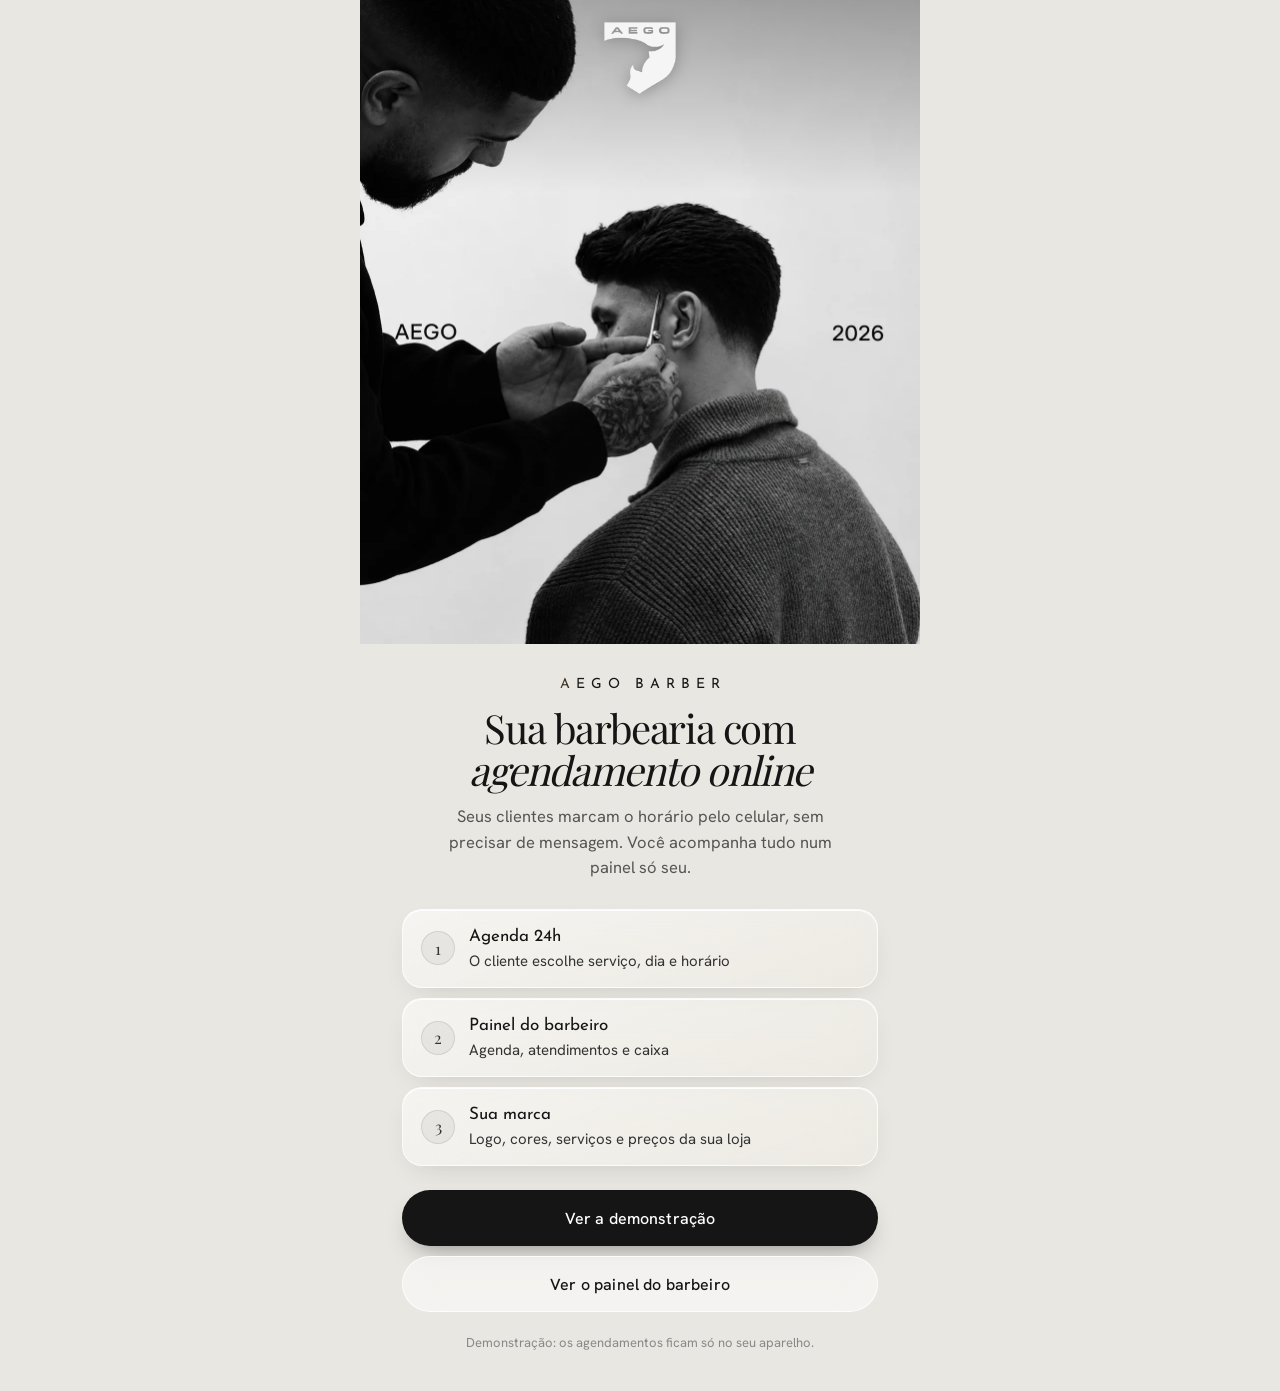
==== index.html @ 8c6447dd "Make AEGO Barber landing fade visibly sweep in both themes" ====
<!doctype html>
<html lang="pt-BR">
<head>
<meta charset="utf-8">
<meta name="viewport" content="width=device-width,initial-scale=1,viewport-fit=cover">
<title>AEGO Barber · Agendamento online para barbearias</title>
<meta name="description" content="Seus clientes marcam o horário pelo celular. Você acompanha tudo num painel só seu.">
<meta name="theme-color" content="#e9e7e2">
<link rel="icon" href="/demo/icons/favicon-32.png" sizes="32x32">
<link rel="preload" href="/demo/img/capa.webp" as="image">
<style>
@font-face{font-family:"Hanken Grotesk";src:url(/demo/fonts/hanken-grotesk.woff2) format("woff2");font-weight:100 900;font-display:swap}
@font-face{font-family:"Josefin";src:url(/demo/fonts/josefin.ttf) format("truetype");font-weight:100 700;font-display:swap}
@font-face{font-family:"Playfair";src:url(/demo/fonts/playfair.ttf) format("truetype");font-weight:400 900;font-display:swap}
*{box-sizing:border-box;margin:0;padding:0}
html,body{background:#e9e7e2}
body{font-family:"Hanken Grotesk",system-ui,sans-serif;color:#151515;min-height:100vh;overflow-x:hidden;-webkit-font-smoothing:antialiased}
body::before{content:"";position:fixed;inset:-15%;z-index:-1;pointer-events:none;filter:blur(40px);
 background:radial-gradient(45% 22% at 8% 55%,rgba(184,150,110,.6),transparent 70%),radial-gradient(45% 22% at 95% 75%,rgba(196,166,128,.65),transparent 70%),radial-gradient(35% 20% at 80% 40%,rgba(255,255,255,.9),transparent 70%);
 animation:none}
@keyframes flutua{to{transform:translate3d(-4%,3%,0) scale(1.08)}}
@keyframes entra{from{transform:scale(1.14);opacity:0}to{transform:scale(1.02);opacity:1}}
@keyframes sobe{from{transform:translateY(14px);opacity:0}to{transform:none;opacity:1}}
.capa{position:relative;width:100%;max-width:560px;margin:0 auto;aspect-ratio:4/4.6;overflow:hidden}
.capa img.foto{display:block;width:100%;height:100%;object-fit:cover;object-position:center 30%;animation:none!important;transform:none!important;filter:none!important;image-rendering:auto;backface-visibility:visible;will-change:auto}
@media (prefers-reduced-motion:reduce){.capa img.foto{animation:none!important}.capa,body::before{animation:none!important}}
.capa::after{content:"";position:absolute;inset:0;background:linear-gradient(180deg,rgba(0,0,0,.3),rgba(0,0,0,0) 30%)}
.capa img.logo{position:absolute;z-index:1;top:22px;left:50%;transform:translateX(-50%);width:72px;filter:drop-shadow(0 2px 8px rgba(0,0,0,.25))}
main{position:relative;max-width:520px;margin:0 auto;padding:28px 22px calc(40px + env(safe-area-inset-bottom));text-align:center}
:root{--marca-base:#171717;--marca-gold:#a98250;--marca-shine:#f4dfbd}
html[data-theme="dark"],body[data-theme="dark"],html.dark{--marca-base:#f7f4ee;--marca-gold:#c6a477;--marca-shine:#fff}
.marca{display:inline-block;position:relative;font-family:"Josefin",sans-serif;font-weight:400;font-size:14px;letter-spacing:.42em;padding-left:.42em;text-transform:uppercase;color:var(--marca-base);background-image:linear-gradient(105deg,var(--marca-base) 0%,var(--marca-base) 28%,var(--marca-gold) 40%,var(--marca-shine) 50%,var(--marca-gold) 60%,var(--marca-base) 72%,var(--marca-base) 100%);background-size:300% 100%;background-position:100% 50%;background-repeat:no-repeat;-webkit-background-clip:text;background-clip:text;-webkit-text-fill-color:transparent;animation:marcaFade 3.2s linear infinite!important;will-change:background-position}
@keyframes marcaFade{0%{background-position:100% 50%}100%{background-position:-100% 50%}}
h1{font-family:"Playfair",Georgia,serif;font-weight:400;font-size:40px;line-height:1.04;letter-spacing:-.035em;margin:14px 0 14px;animation:sobe .8s .45s both}
h1 em{font-style:italic}
.lede{color:#555;font-size:16.5px;line-height:1.55;max-width:400px;margin:0 auto;animation:sobe .8s .6s both}
ul{list-style:none;display:grid;gap:10px;margin:28px 0 24px;text-align:left;animation:sobe .8s .75s both}
li{display:flex;gap:14px;align-items:center;padding:16px 18px;border-radius:20px;font-size:15px;color:#333;line-height:1.35;
 background:linear-gradient(160deg,rgba(255,255,255,.55),rgba(244,242,238,.25));border:1px solid rgba(255,255,255,.75);
 -webkit-backdrop-filter:blur(24px) saturate(180%);backdrop-filter:blur(24px) saturate(180%);
 box-shadow:inset 0 1px 0 rgba(255,255,255,.9),0 10px 28px -14px rgba(60,45,30,.22)}
li b{display:block;font-family:"Josefin",sans-serif;font-weight:400;font-size:17px;color:#151515;margin-bottom:2px}
li span.n{flex:none;width:34px;height:34px;border-radius:50%;display:grid;place-items:center;font-family:"Playfair",serif;font-size:16px;background:rgba(21,21,21,.06);border:1px solid rgba(21,21,21,.1)}
.btn{display:flex;align-items:center;justify-content:center;min-height:56px;margin-top:10px;border-radius:999px;font-weight:500;font-size:16px;text-decoration:none;letter-spacing:.01em;transition:transform .2s}
.btn:active{transform:scale(.97)}
.p{background:#151515;color:#fff;box-shadow:0 12px 26px -12px rgba(0,0,0,.45)}
.s{color:#151515;background:rgba(255,255,255,.5);border:1px solid rgba(255,255,255,.8);-webkit-backdrop-filter:blur(18px);backdrop-filter:blur(18px)}
.acoes{animation:sobe .8s .9s both}
small{display:block;margin-top:22px;color:#888;font-size:13px}
@media (prefers-reduced-motion:reduce){*:not(.marca){animation:none!important}.marca{animation:marcaFade 4.8s ease-in-out infinite!important;background-position:100% 50%;-webkit-text-fill-color:transparent}}
</style>
</head>
<body>
<div class="capa">
  <img class="foto" src="/demo/img/capa.webp" alt="Barbeiro realizando acabamento em um corte" width="1122" height="1402" fetchpriority="high" decoding="async" loading="eager">
  <img class="logo" src="/demo/img/aego-logo.png" alt="AEGO">
</div>
<main>
  <div class="marca">AEGO Barber</div>
  <h1>Sua barbearia com <em>agendamento online</em></h1>
  <p class="lede">Seus clientes marcam o horário pelo celular, sem precisar de mensagem. Você acompanha tudo num painel só seu.</p>
  <ul>
    <li><span class="n">1</span><div><b>Agenda 24h</b>O cliente escolhe serviço, dia e horário</div></li>
    <li><span class="n">2</span><div><b>Painel do barbeiro</b>Agenda, atendimentos e caixa</div></li>
    <li><span class="n">3</span><div><b>Sua marca</b>Logo, cores, serviços e preços da sua loja</div></li>
  </ul>
  <div class="acoes">
    <a class="btn p" href="/demo/">Ver a demonstração</a>
    <a class="btn s" href="/demo/painel.html">Ver o painel do barbeiro</a>
  </div>
  <small>Demonstração: os agendamentos ficam só no seu aparelho.</small>
</main>
</body>
</html>
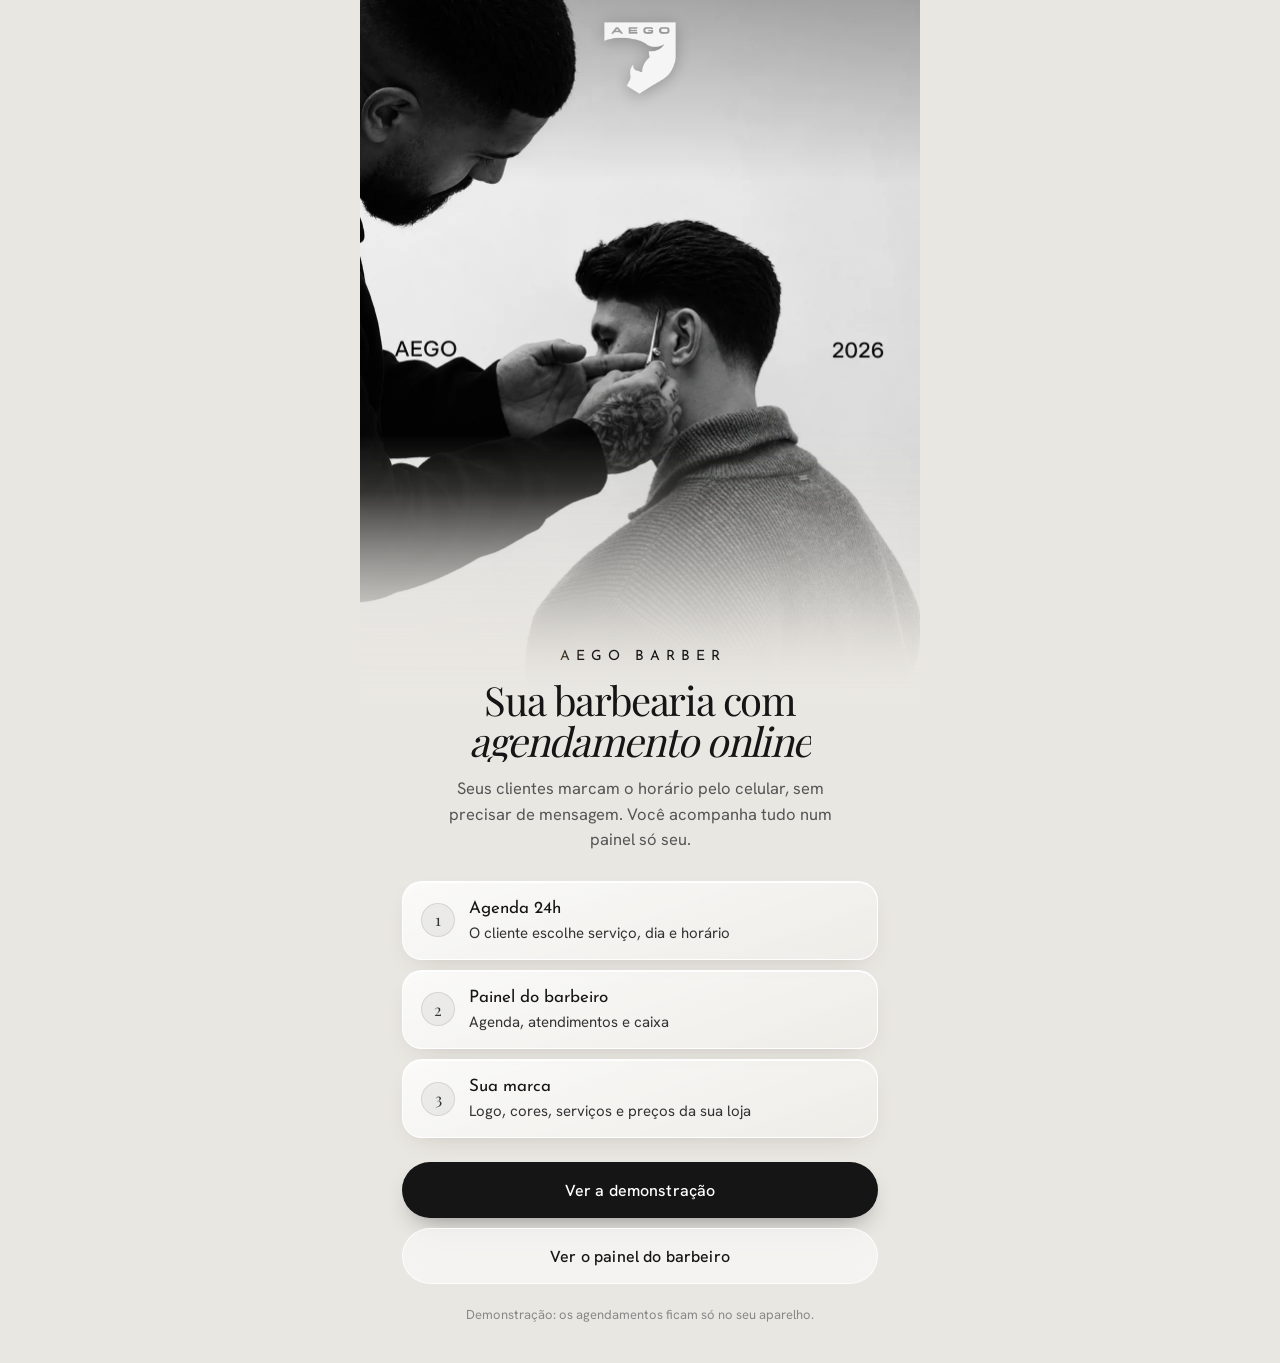
==== commit d04eb105: "Vitrine com deslize (sem rolagem longa), 3D mais leve, vidro nos ícones e tema, fade nas fotos e ani" ====
--- a/index.html
+++ b/index.html
@@ -21,12 +21,12 @@
 @keyframes flutua{to{transform:translate3d(-4%,3%,0) scale(1.08)}}
 @keyframes entra{from{transform:scale(1.14);opacity:0}to{transform:scale(1.02);opacity:1}}
 @keyframes sobe{from{transform:translateY(14px);opacity:0}to{transform:none;opacity:1}}
-.capa{position:relative;width:100%;max-width:560px;margin:0 auto;aspect-ratio:4/4.6;overflow:hidden}
-.capa img.foto{display:block;width:100%;height:100%;object-fit:cover;object-position:center 30%;animation:none!important;transform:none!important;filter:none!important;image-rendering:auto;backface-visibility:visible;will-change:auto}
+.capa{position:relative;width:100%;max-width:560px;margin:0 auto;aspect-ratio:1122/1402;overflow:hidden}
+.capa img.foto{display:block;width:100%;height:100%;object-fit:cover;object-position:center top;-webkit-mask-image:linear-gradient(180deg,#000 0%,#000 62%,rgba(0,0,0,.55) 80%,transparent 100%);mask-image:linear-gradient(180deg,#000 0%,#000 62%,rgba(0,0,0,.55) 80%,transparent 100%);animation:none!important;transform:none!important;filter:none!important;image-rendering:auto;backface-visibility:visible;will-change:auto}
 @media (prefers-reduced-motion:reduce){.capa img.foto{animation:none!important}.capa,body::before{animation:none!important}}
-.capa::after{content:"";position:absolute;inset:0;background:linear-gradient(180deg,rgba(0,0,0,.3),rgba(0,0,0,0) 30%)}
+.capa::after{content:"";position:absolute;inset:0;pointer-events:none;background:linear-gradient(180deg,rgba(0,0,0,.28),rgba(0,0,0,0) 26%,rgba(233,231,226,0) 70%,#e9e7e2 100%)}
 .capa img.logo{position:absolute;z-index:1;top:22px;left:50%;transform:translateX(-50%);width:72px;filter:drop-shadow(0 2px 8px rgba(0,0,0,.25))}
-main{position:relative;max-width:520px;margin:0 auto;padding:28px 22px calc(40px + env(safe-area-inset-bottom));text-align:center}
+main{position:relative;z-index:1;max-width:520px;margin:-56px auto 0;padding:0 22px calc(40px + env(safe-area-inset-bottom));text-align:center}
 :root{--marca-base:#171717;--marca-gold:#a98250;--marca-shine:#f4dfbd}
 html[data-theme="dark"],body[data-theme="dark"],html.dark{--marca-base:#f7f4ee;--marca-gold:#c6a477;--marca-shine:#fff}
 .marca{display:inline-block;position:relative;font-family:"Josefin",sans-serif;font-weight:400;font-size:14px;letter-spacing:.42em;padding-left:.42em;text-transform:uppercase;color:var(--marca-base);background-image:linear-gradient(105deg,var(--marca-base) 0%,var(--marca-base) 28%,var(--marca-gold) 40%,var(--marca-shine) 50%,var(--marca-gold) 60%,var(--marca-base) 72%,var(--marca-base) 100%);background-size:300% 100%;background-position:100% 50%;background-repeat:no-repeat;-webkit-background-clip:text;background-clip:text;-webkit-text-fill-color:transparent;animation:marcaFade 3.2s linear infinite!important;will-change:background-position}
@@ -36,8 +36,7 @@
 .lede{color:#555;font-size:16.5px;line-height:1.55;max-width:400px;margin:0 auto;animation:sobe .8s .6s both}
 ul{list-style:none;display:grid;gap:10px;margin:28px 0 24px;text-align:left;animation:sobe .8s .75s both}
 li{display:flex;gap:14px;align-items:center;padding:16px 18px;border-radius:20px;font-size:15px;color:#333;line-height:1.35;
- background:linear-gradient(160deg,rgba(255,255,255,.55),rgba(244,242,238,.25));border:1px solid rgba(255,255,255,.75);
- -webkit-backdrop-filter:blur(24px) saturate(180%);backdrop-filter:blur(24px) saturate(180%);
+ background:linear-gradient(160deg,rgba(255,255,255,.78),rgba(244,242,238,.5));border:1px solid rgba(255,255,255,.9);
  box-shadow:inset 0 1px 0 rgba(255,255,255,.9),0 10px 28px -14px rgba(60,45,30,.22)}
 li b{display:block;font-family:"Josefin",sans-serif;font-weight:400;font-size:17px;color:#151515;margin-bottom:2px}
 li span.n{flex:none;width:34px;height:34px;border-radius:50%;display:grid;place-items:center;font-family:"Playfair",serif;font-size:16px;background:rgba(21,21,21,.06);border:1px solid rgba(21,21,21,.1)}
@@ -47,7 +46,16 @@
 .s{color:#151515;background:rgba(255,255,255,.5);border:1px solid rgba(255,255,255,.8);-webkit-backdrop-filter:blur(18px);backdrop-filter:blur(18px)}
 .acoes{animation:sobe .8s .9s both}
 small{display:block;margin-top:22px;color:#888;font-size:13px}
-@media (prefers-reduced-motion:reduce){*:not(.marca){animation:none!important}.marca{animation:marcaFade 4.8s ease-in-out infinite!important;background-position:100% 50%;-webkit-text-fill-color:transparent}}
+@media (prefers-reduced-motion:reduce){*:not(.marca){animation:none!important}.marca{animation:marcaFade 3.2s linear infinite!important;background-position:100% 50%;-webkit-text-fill-color:transparent}}
+/* animações ao descer (rolagem nativa, sem JS, não trava) */
+@keyframes revela{from{opacity:0;transform:translateY(28px) scale(.97)}to{opacity:1;transform:none}}
+@keyframes capaSai{to{transform:scale(1.08) translateY(-6%);opacity:.35}}
+h1 em{display:inline-block;background:linear-gradient(105deg,#151515 0%,#151515 35%,#a98250 48%,#f4dfbd 52%,#a98250 58%,#151515 70%);background-size:300% 100%;-webkit-background-clip:text;background-clip:text;-webkit-text-fill-color:transparent;animation:marcaFade 4.5s 1.2s linear infinite}
+@supports (animation-timeline:view()){
+ li,.acoes,small{animation:revela linear both!important;animation-timeline:view()!important;animation-range:entry 0% entry 70%!important}
+ .capa img.foto{animation:capaSai linear both!important;animation-timeline:scroll(root)!important;animation-range:0 90vh!important;transform-origin:center top}
+}
+@media (prefers-reduced-motion:reduce){li,.acoes,small,.capa img.foto,h1 em{animation:none!important;opacity:1!important;transform:none!important}}
 </style>
 </head>
 <body>
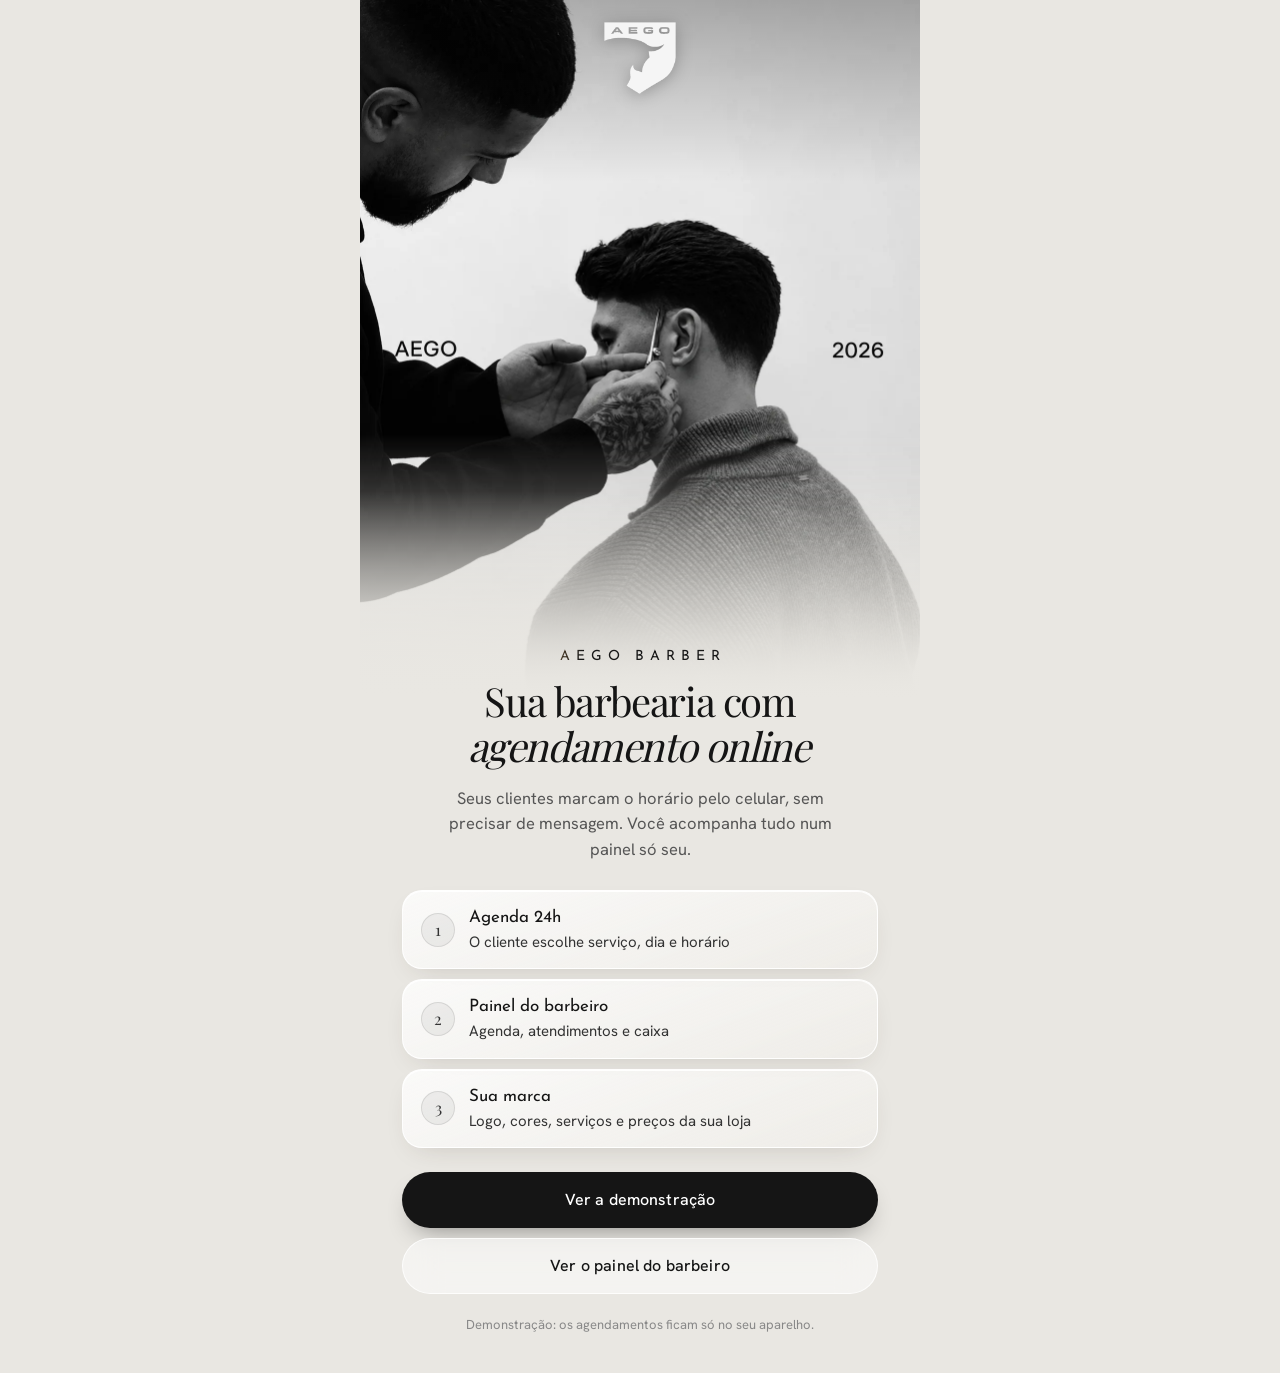
==== commit 65ef599c: "Site do cliente só no tema claro, setas ao lado do produto, nomes proporcionais sem animação, sem an" ====
--- a/index.html
+++ b/index.html
@@ -28,11 +28,11 @@
 .capa img.logo{position:absolute;z-index:1;top:22px;left:50%;transform:translateX(-50%);width:72px;filter:drop-shadow(0 2px 8px rgba(0,0,0,.25))}
 main{position:relative;z-index:1;max-width:520px;margin:-56px auto 0;padding:0 22px calc(40px + env(safe-area-inset-bottom));text-align:center}
 :root{--marca-base:#171717;--marca-gold:#a98250;--marca-shine:#f4dfbd}
-html[data-theme="dark"],body[data-theme="dark"],html.dark{--marca-base:#f7f4ee;--marca-gold:#c6a477;--marca-shine:#fff}
+
 .marca{display:inline-block;position:relative;font-family:"Josefin",sans-serif;font-weight:400;font-size:14px;letter-spacing:.42em;padding-left:.42em;text-transform:uppercase;color:var(--marca-base);background-image:linear-gradient(105deg,var(--marca-base) 0%,var(--marca-base) 28%,var(--marca-gold) 40%,var(--marca-shine) 50%,var(--marca-gold) 60%,var(--marca-base) 72%,var(--marca-base) 100%);background-size:300% 100%;background-position:100% 50%;background-repeat:no-repeat;-webkit-background-clip:text;background-clip:text;-webkit-text-fill-color:transparent;animation:marcaFade 3.2s linear infinite!important;will-change:background-position}
 @keyframes marcaFade{0%{background-position:100% 50%}100%{background-position:-100% 50%}}
-h1{font-family:"Playfair",Georgia,serif;font-weight:400;font-size:40px;line-height:1.04;letter-spacing:-.035em;margin:14px 0 14px;animation:sobe .8s .45s both}
-h1 em{font-style:italic}
+h1{font-family:"Playfair",Georgia,serif;font-weight:400;font-size:clamp(30px,9vw,40px);line-height:1.12;padding-bottom:.08em;letter-spacing:-.035em;margin:14px 0 14px;animation:sobe .8s .45s both}
+h1 em{font-style:italic;padding-right:.08em}
 .lede{color:#555;font-size:16.5px;line-height:1.55;max-width:400px;margin:0 auto;animation:sobe .8s .6s both}
 ul{list-style:none;display:grid;gap:10px;margin:28px 0 24px;text-align:left;animation:sobe .8s .75s both}
 li{display:flex;gap:14px;align-items:center;padding:16px 18px;border-radius:20px;font-size:15px;color:#333;line-height:1.35;
@@ -47,15 +47,6 @@
 .acoes{animation:sobe .8s .9s both}
 small{display:block;margin-top:22px;color:#888;font-size:13px}
 @media (prefers-reduced-motion:reduce){*:not(.marca){animation:none!important}.marca{animation:marcaFade 3.2s linear infinite!important;background-position:100% 50%;-webkit-text-fill-color:transparent}}
-/* animações ao descer (rolagem nativa, sem JS, não trava) */
-@keyframes revela{from{opacity:0;transform:translateY(28px) scale(.97)}to{opacity:1;transform:none}}
-@keyframes capaSai{to{transform:scale(1.08) translateY(-6%);opacity:.35}}
-h1 em{display:inline-block;background:linear-gradient(105deg,#151515 0%,#151515 35%,#a98250 48%,#f4dfbd 52%,#a98250 58%,#151515 70%);background-size:300% 100%;-webkit-background-clip:text;background-clip:text;-webkit-text-fill-color:transparent;animation:marcaFade 4.5s 1.2s linear infinite}
-@supports (animation-timeline:view()){
- li,.acoes,small{animation:revela linear both!important;animation-timeline:view()!important;animation-range:entry 0% entry 70%!important}
- .capa img.foto{animation:capaSai linear both!important;animation-timeline:scroll(root)!important;animation-range:0 90vh!important;transform-origin:center top}
-}
-@media (prefers-reduced-motion:reduce){li,.acoes,small,.capa img.foto,h1 em{animation:none!important;opacity:1!important;transform:none!important}}
 </style>
 </head>
 <body>
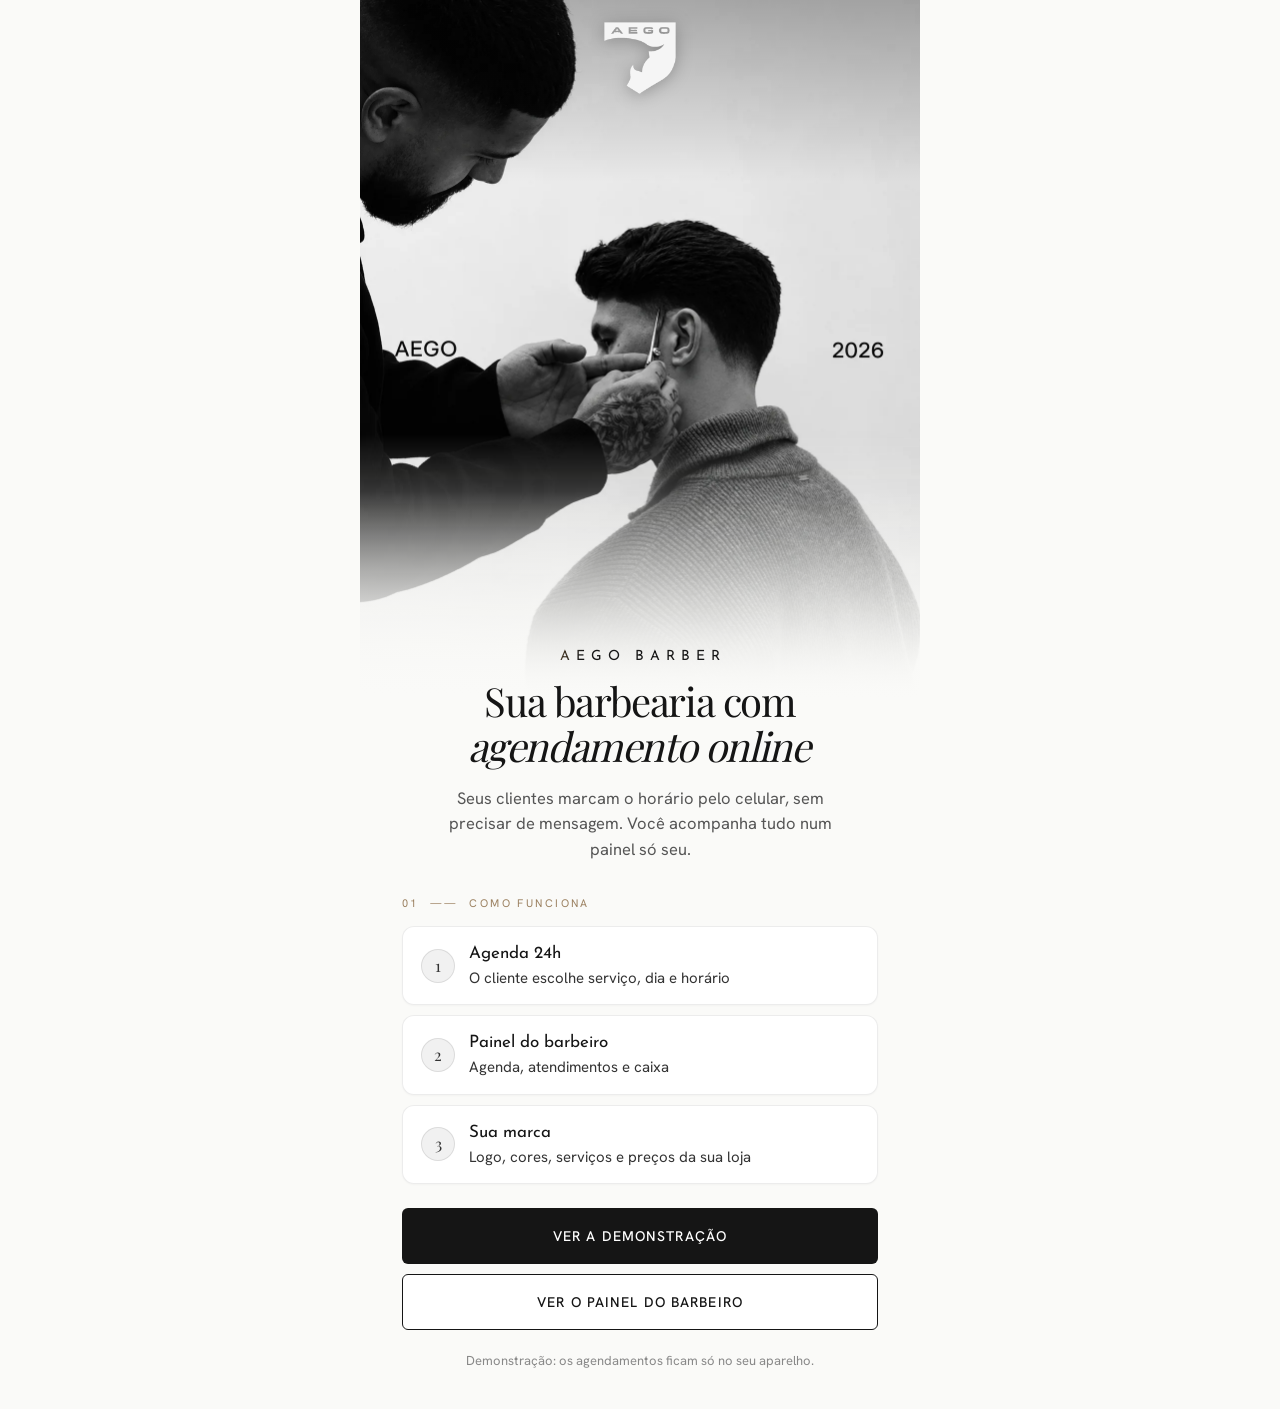
==== commit d671880a: "Modelo branco minimalista: seções numeradas, linhas finas, botões retos" ====
--- a/index.html
+++ b/index.html
@@ -5,7 +5,7 @@
 <meta name="viewport" content="width=device-width,initial-scale=1,viewport-fit=cover">
 <title>AEGO Barber · Agendamento online para barbearias</title>
 <meta name="description" content="Seus clientes marcam o horário pelo celular. Você acompanha tudo num painel só seu.">
-<meta name="theme-color" content="#e9e7e2">
+<meta name="theme-color" content="#fafaf8">
 <link rel="icon" href="/demo/icons/favicon-32.png" sizes="32x32">
 <link rel="preload" href="/demo/img/capa.webp" as="image">
 <style>
@@ -13,9 +13,9 @@
 @font-face{font-family:"Josefin";src:url(/demo/fonts/josefin.ttf) format("truetype");font-weight:100 700;font-display:swap}
 @font-face{font-family:"Playfair";src:url(/demo/fonts/playfair.ttf) format("truetype");font-weight:400 900;font-display:swap}
 *{box-sizing:border-box;margin:0;padding:0}
-html,body{background:#e9e7e2}
+html,body{background:#fafaf8}
 body{font-family:"Hanken Grotesk",system-ui,sans-serif;color:#151515;min-height:100vh;overflow-x:hidden;-webkit-font-smoothing:antialiased}
-body::before{content:"";position:fixed;inset:-15%;z-index:-1;pointer-events:none;filter:blur(40px);
+body::before{display:none;content:"";position:fixed;inset:-15%;z-index:-1;pointer-events:none;filter:blur(40px);
  background:radial-gradient(45% 22% at 8% 55%,rgba(184,150,110,.6),transparent 70%),radial-gradient(45% 22% at 95% 75%,rgba(196,166,128,.65),transparent 70%),radial-gradient(35% 20% at 80% 40%,rgba(255,255,255,.9),transparent 70%);
  animation:none}
 @keyframes flutua{to{transform:translate3d(-4%,3%,0) scale(1.08)}}
@@ -24,7 +24,7 @@
 .capa{position:relative;width:100%;max-width:560px;margin:0 auto;aspect-ratio:1122/1402;overflow:hidden}
 .capa img.foto{display:block;width:100%;height:100%;object-fit:cover;object-position:center top;-webkit-mask-image:linear-gradient(180deg,#000 0%,#000 62%,rgba(0,0,0,.55) 80%,transparent 100%);mask-image:linear-gradient(180deg,#000 0%,#000 62%,rgba(0,0,0,.55) 80%,transparent 100%);animation:none!important;transform:none!important;filter:none!important;image-rendering:auto;backface-visibility:visible;will-change:auto}
 @media (prefers-reduced-motion:reduce){.capa img.foto{animation:none!important}.capa,body::before{animation:none!important}}
-.capa::after{content:"";position:absolute;inset:0;pointer-events:none;background:linear-gradient(180deg,rgba(0,0,0,.28),rgba(0,0,0,0) 26%,rgba(233,231,226,0) 70%,#e9e7e2 100%)}
+.capa::after{content:"";position:absolute;inset:0;pointer-events:none;background:linear-gradient(180deg,rgba(0,0,0,.28),rgba(0,0,0,0) 26%,rgba(233,231,226,0) 70%,#fafaf8 100%)}
 .capa img.logo{position:absolute;z-index:1;top:22px;left:50%;transform:translateX(-50%);width:72px;filter:drop-shadow(0 2px 8px rgba(0,0,0,.25))}
 main{position:relative;z-index:1;max-width:520px;margin:-56px auto 0;padding:0 22px calc(40px + env(safe-area-inset-bottom));text-align:center}
 :root{--marca-base:#171717;--marca-gold:#a98250;--marca-shine:#f4dfbd}
@@ -35,18 +35,19 @@
 h1 em{font-style:italic;padding-right:.08em}
 .lede{color:#555;font-size:16.5px;line-height:1.55;max-width:400px;margin:0 auto;animation:sobe .8s .6s both}
 ul{list-style:none;display:grid;gap:10px;margin:28px 0 24px;text-align:left;animation:sobe .8s .75s both}
-li{display:flex;gap:14px;align-items:center;padding:16px 18px;border-radius:20px;font-size:15px;color:#333;line-height:1.35;
- background:linear-gradient(160deg,rgba(255,255,255,.78),rgba(244,242,238,.5));border:1px solid rgba(255,255,255,.9);
- box-shadow:inset 0 1px 0 rgba(255,255,255,.9),0 10px 28px -14px rgba(60,45,30,.22)}
+li{display:flex;gap:14px;align-items:center;padding:16px 18px;border-radius:12px;font-size:15px;color:#333;line-height:1.35;
+ background:#fff;border:1px solid rgba(20,20,20,.08);
+ box-shadow:0 1px 2px rgba(0,0,0,.03)}
 li b{display:block;font-family:"Josefin",sans-serif;font-weight:400;font-size:17px;color:#151515;margin-bottom:2px}
 li span.n{flex:none;width:34px;height:34px;border-radius:50%;display:grid;place-items:center;font-family:"Playfair",serif;font-size:16px;background:rgba(21,21,21,.06);border:1px solid rgba(21,21,21,.1)}
-.btn{display:flex;align-items:center;justify-content:center;min-height:56px;margin-top:10px;border-radius:999px;font-weight:500;font-size:16px;text-decoration:none;letter-spacing:.01em;transition:transform .2s}
+.btn{display:flex;align-items:center;justify-content:center;min-height:56px;margin-top:10px;border-radius:6px;font-weight:500;font-size:14px;text-transform:uppercase;text-decoration:none;letter-spacing:.08em;transition:transform .2s}
 .btn:active{transform:scale(.97)}
-.p{background:#151515;color:#fff;box-shadow:0 12px 26px -12px rgba(0,0,0,.45)}
-.s{color:#151515;background:rgba(255,255,255,.5);border:1px solid rgba(255,255,255,.8);-webkit-backdrop-filter:blur(18px);backdrop-filter:blur(18px)}
+.p{background:#151515;color:#fff}
+.s{color:#151515;background:#fff;border:1px solid #151515}
 .acoes{animation:sobe .8s .9s both}
 small{display:block;margin-top:22px;color:#888;font-size:13px}
 @media (prefers-reduced-motion:reduce){*:not(.marca){animation:none!important}.marca{animation:marcaFade 3.2s linear infinite!important;background-position:100% 50%;-webkit-text-fill-color:transparent}}
+.sec{margin:34px 0 -12px;text-align:left;font-size:11px;letter-spacing:.22em;text-transform:uppercase;color:#9b8060}
 </style>
 </head>
 <body>
@@ -58,6 +59,7 @@
   <div class="marca">AEGO Barber</div>
   <h1>Sua barbearia com <em>agendamento online</em></h1>
   <p class="lede">Seus clientes marcam o horário pelo celular, sem precisar de mensagem. Você acompanha tudo num painel só seu.</p>
+  <p class="sec">01 &nbsp;——&nbsp; Como funciona</p>
   <ul>
     <li><span class="n">1</span><div><b>Agenda 24h</b>O cliente escolhe serviço, dia e horário</div></li>
     <li><span class="n">2</span><div><b>Painel do barbeiro</b>Agenda, atendimentos e caixa</div></li>
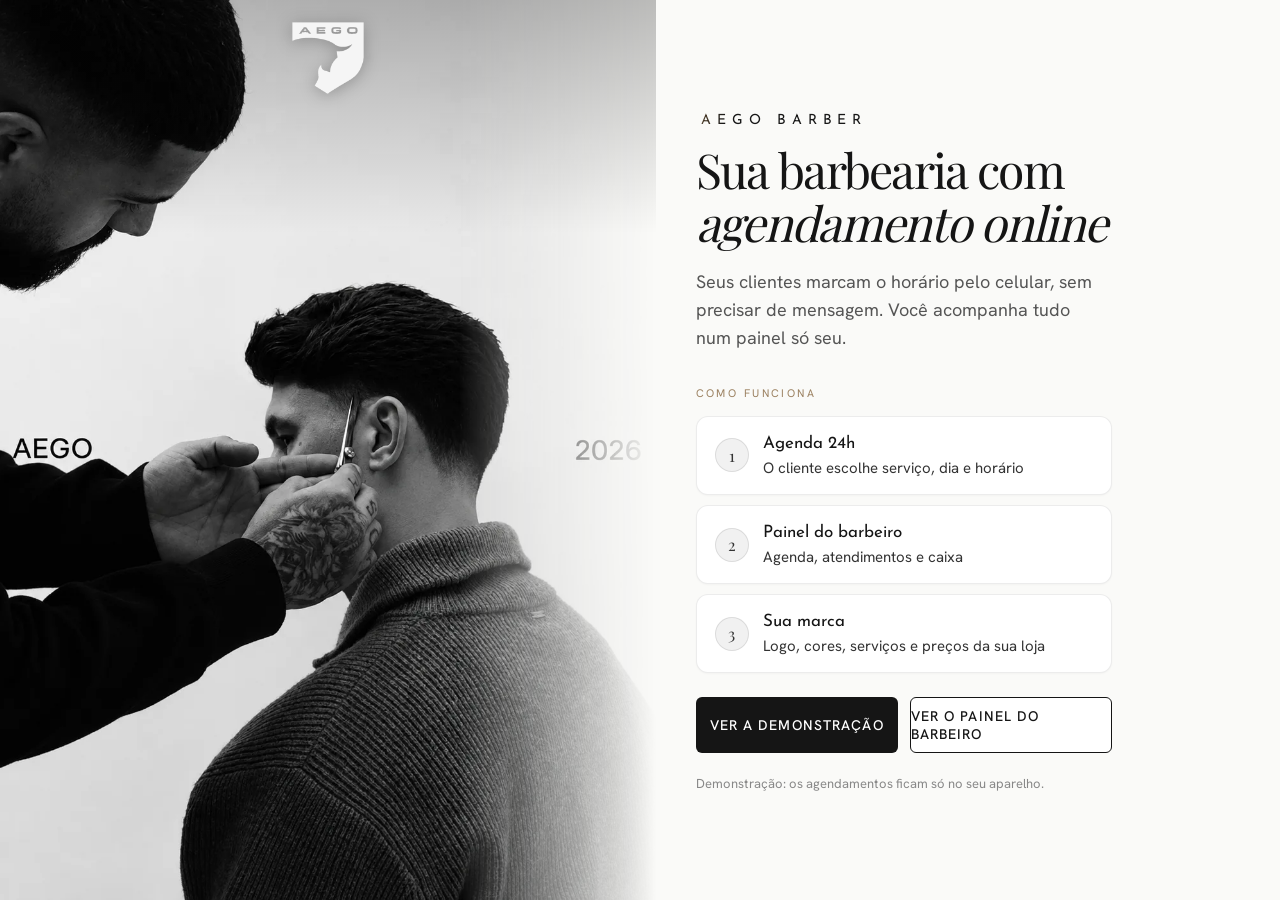
==== commit fc540237: "Site sem travar (fundo sem blur), topo do painel só com saudação, cartas nos serviços, versão PC da " ====
--- a/index.html
+++ b/index.html
@@ -6,7 +6,15 @@
 <title>AEGO Barber · Agendamento online para barbearias</title>
 <meta name="description" content="Seus clientes marcam o horário pelo celular. Você acompanha tudo num painel só seu.">
 <meta name="theme-color" content="#fafaf8">
-<link rel="icon" href="/demo/icons/favicon-32.png" sizes="32x32">
+<link rel="icon" href="/favicon.ico" sizes="any">
+<link rel="icon" href="/demo/icons/favicon-32.png" sizes="32x32" type="image/png">
+<link rel="apple-touch-icon" href="/demo/icons/apple-touch-icon.png">
+<meta property="og:title" content="AEGO Barber">
+<meta property="og:description" content="Agendamento online para barbearias.">
+<meta property="og:image" content="https://aegobarber.vercel.app/demo/img/og.png">
+<meta property="og:type" content="website">
+<meta name="twitter:card" content="summary_large_image">
+
 <link rel="preload" href="/demo/img/capa.webp" as="image">
 <style>
 @font-face{font-family:"Hanken Grotesk";src:url(/demo/fonts/hanken-grotesk.woff2) format("woff2");font-weight:100 900;font-display:swap}
@@ -48,6 +56,17 @@
 small{display:block;margin-top:22px;color:#888;font-size:13px}
 @media (prefers-reduced-motion:reduce){*:not(.marca){animation:none!important}.marca{animation:marcaFade 3.2s linear infinite!important;background-position:100% 50%;-webkit-text-fill-color:transparent}}
 .sec{margin:34px 0 -12px;text-align:left;font-size:11px;letter-spacing:.22em;text-transform:uppercase;color:#9b8060}
+@media (min-width:1000px){
+ body{display:grid;grid-template-columns:minmax(0,1.05fr) minmax(0,1fr);min-height:100vh;align-items:center}
+ .capa{position:sticky;top:0;height:100vh;max-width:none;aspect-ratio:auto;margin:0}
+ .capa img.foto{-webkit-mask-image:linear-gradient(90deg,#000 0%,#000 70%,transparent 100%);mask-image:linear-gradient(90deg,#000 0%,#000 70%,transparent 100%)}
+ .capa::after{background:linear-gradient(180deg,rgba(0,0,0,.25),rgba(0,0,0,0) 26%)}
+ main{margin:0;max-width:520px;padding:56px 64px 56px 40px;text-align:left}
+ h1{font-size:48px}
+ .lede{margin:0;font-size:18px}
+ .acoes{display:grid;grid-template-columns:1fr 1fr;gap:12px}
+ .acoes .btn{margin-top:0}
+}
 </style>
 </head>
 <body>
@@ -59,7 +78,7 @@
   <div class="marca">AEGO Barber</div>
   <h1>Sua barbearia com <em>agendamento online</em></h1>
   <p class="lede">Seus clientes marcam o horário pelo celular, sem precisar de mensagem. Você acompanha tudo num painel só seu.</p>
-  <p class="sec">01 &nbsp;——&nbsp; Como funciona</p>
+  <p class="sec">Como funciona</p>
   <ul>
     <li><span class="n">1</span><div><b>Agenda 24h</b>O cliente escolhe serviço, dia e horário</div></li>
     <li><span class="n">2</span><div><b>Painel do barbeiro</b>Agenda, atendimentos e caixa</div></li>
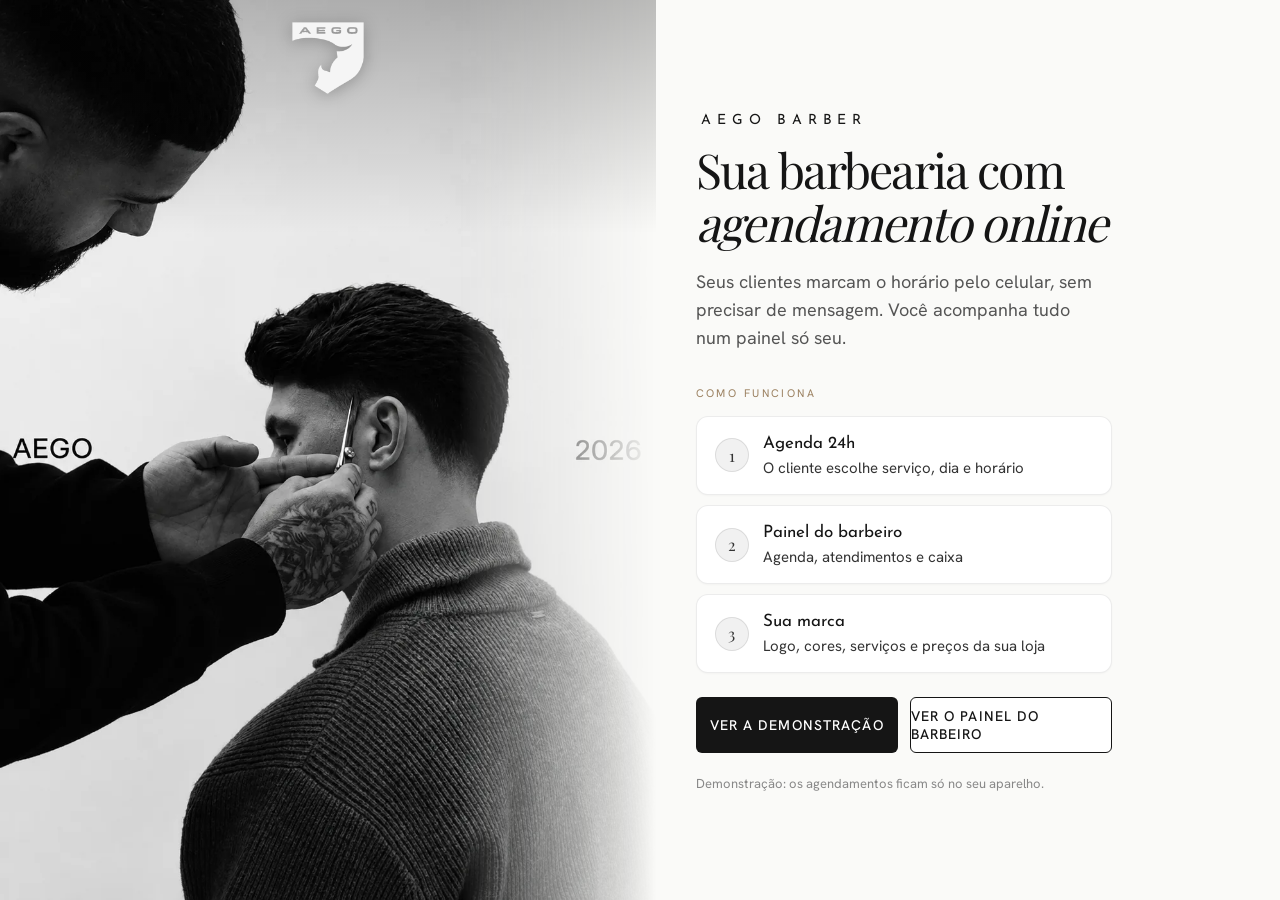
==== commit 8f02e20e: "Refino: nome fixo, WhatsApp em pílula, saldo com respiro, Manutenção e Sistema" ====
--- a/index.html
+++ b/index.html
@@ -68,6 +68,7 @@
  .acoes .btn{margin-top:0}
 }
 </style>
+<style>.marca{background:none!important;-webkit-text-fill-color:currentColor!important;color:var(--marca-base)!important;animation:aegoNomeIn .5s ease-out both!important}@keyframes aegoNomeIn{from{opacity:0}to{opacity:1}}@media (prefers-reduced-motion:reduce){.marca{animation:none!important}}</style>
 </head>
 <body>
 <div class="capa">
